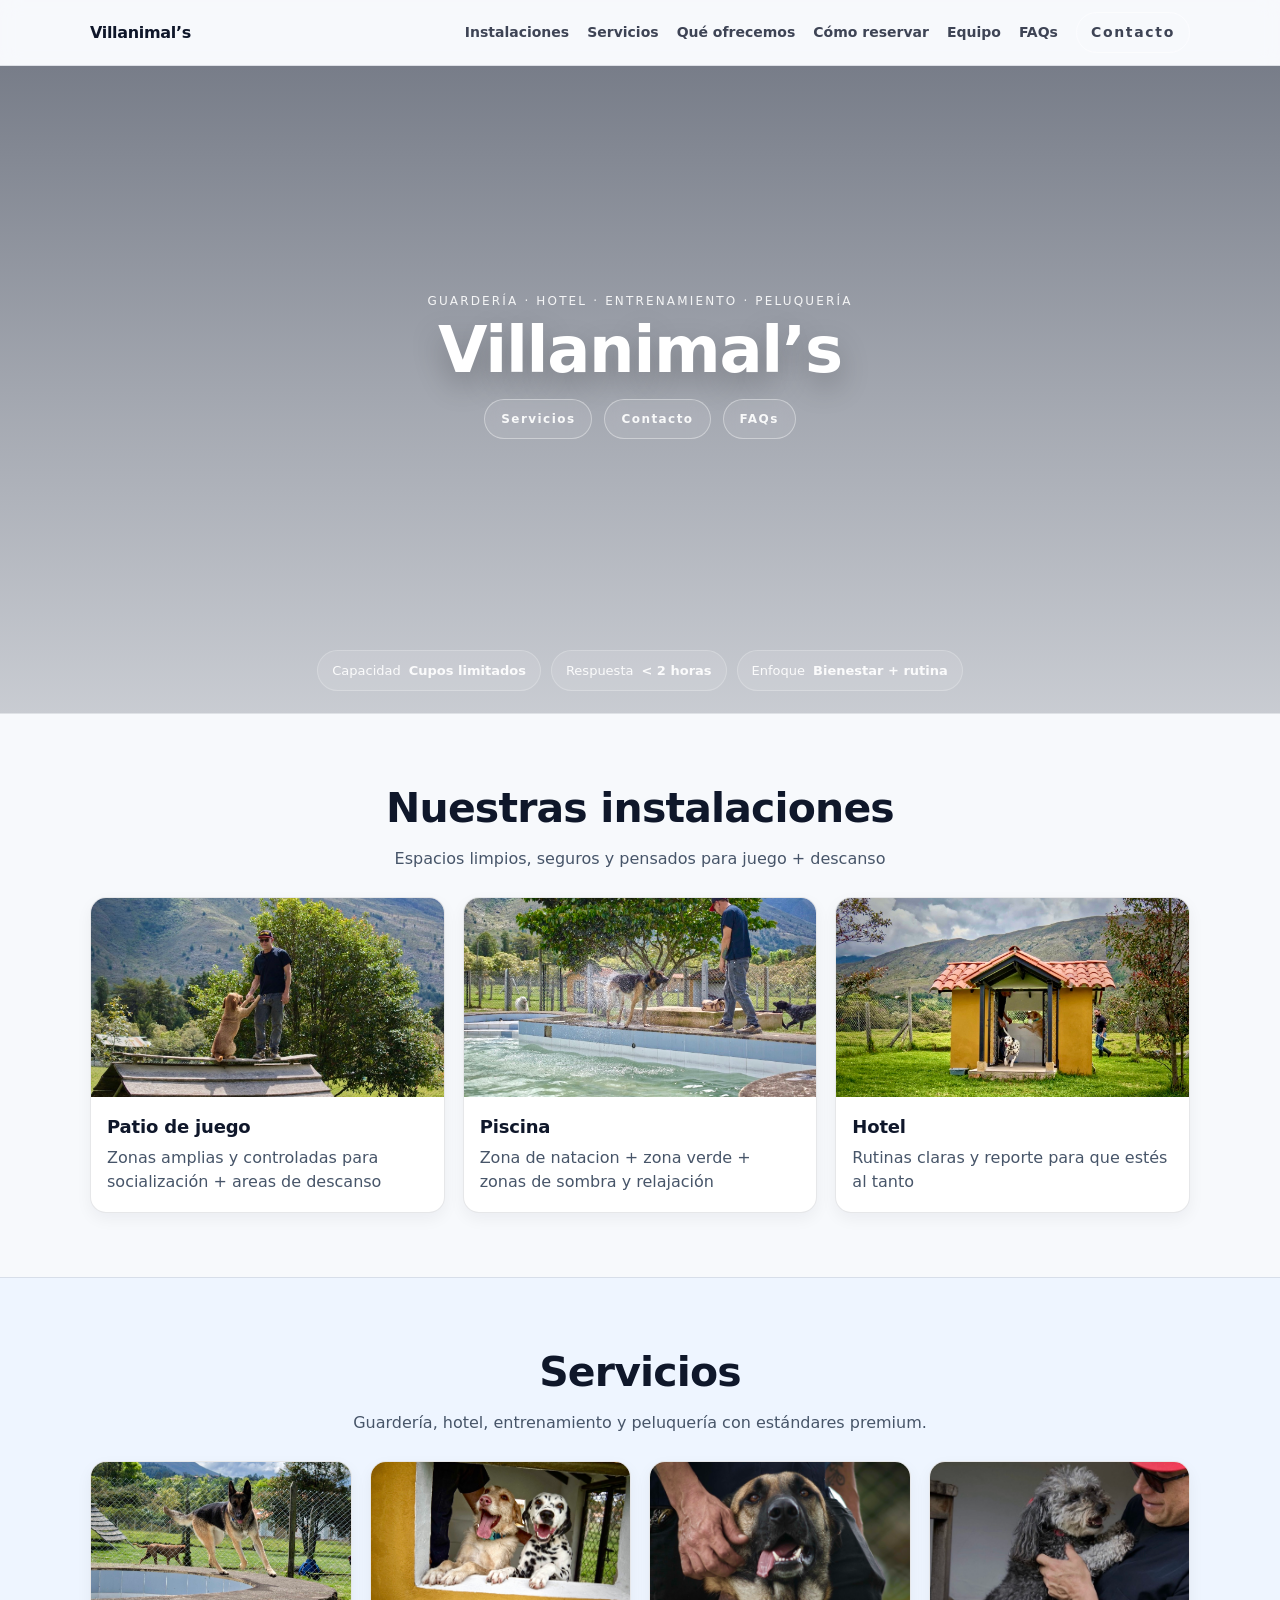
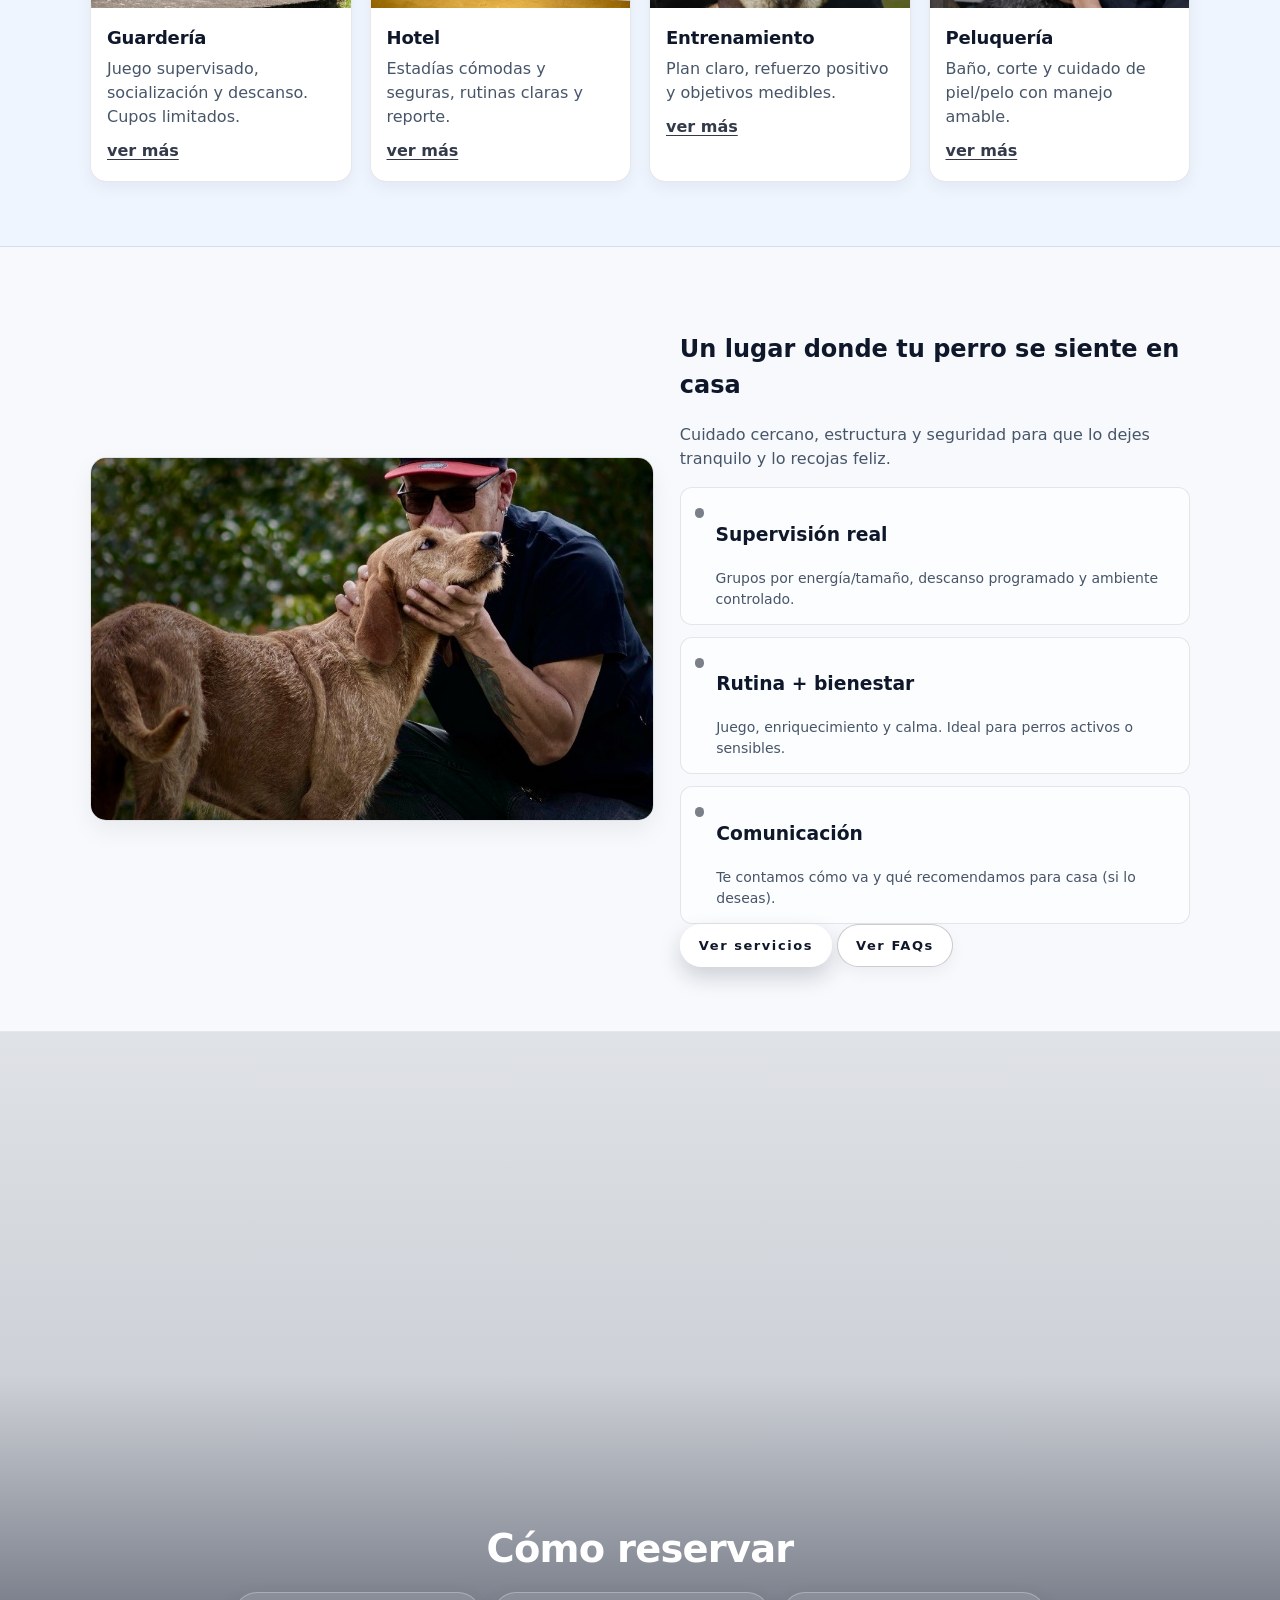
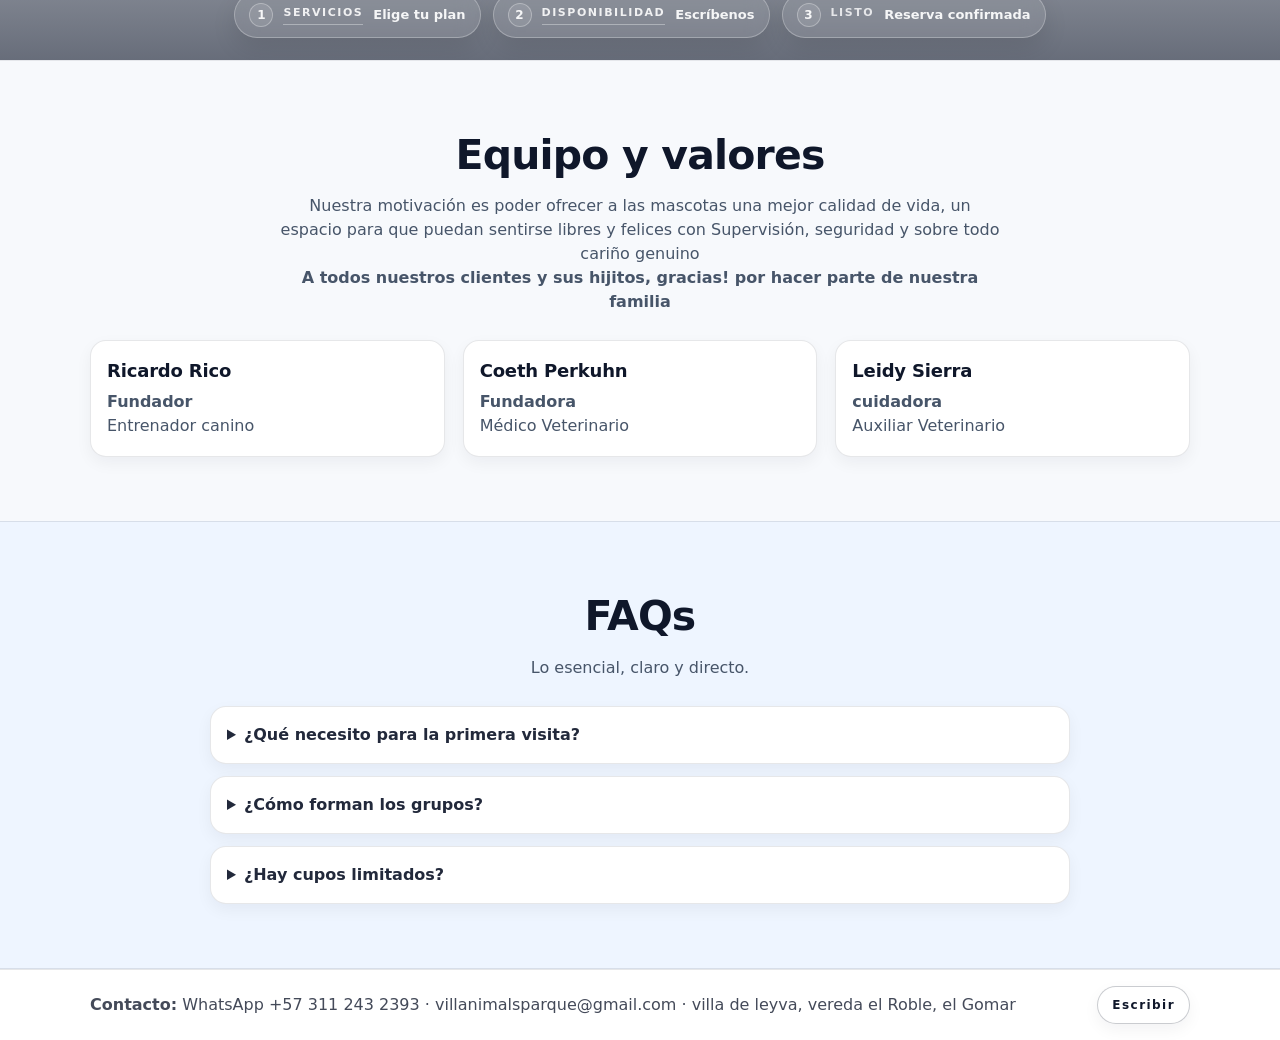
==== index.html @ cbda9965 "Add files via upload" ====
<!doctype html>
<html lang="es">
  <head>
    <meta charset="utf-8">
    <meta name="viewport" content="width=device-width, initial-scale=1">
    <title>Villanimal’s — Servicios</title>

    <!-- Conecta tu CSS -->
    <link rel="stylesheet" href="styles.css">
    <link rel="preconnect" href="https://fonts.googleapis.com">
    <link rel="preconnect" href="https://fonts.gstatic.com" crossorigin>
    <link
      href="https://fonts.googleapis.com/css2?family=Fraunces:opsz,wght@9..144,600;9..144,800&display=swap"
      rel="stylesheet"
    >
  </head>

  <body>
    <!-- NAV (opcional, ancla a secciones) -->
    <nav class="topnav">
      <div class="container nav-inner">
        <a class="brand" href="#intro">Villanimal’s</a>
        <div class="nav-links">
          <a href="#instalaciones">Instalaciones</a>
          <a href="#servicios">Servicios</a>
          <a href="#ofrecemos">Qué ofrecemos</a>
          <a href="#como-reservar">Cómo reservar</a>
          <a href="#equipo">Equipo</a>
          <a href="#faqs">FAQs</a>
          <a class="btn btn--outline btn--sm" href="#contacto">Contacto</a>
        </div>
      </div>
    </nav>

    <!-- S1: INTRO (video fondo, como ya lo tienes) -->
    <header id="intro" class="hero">
      <video class="hero-video" autoplay muted loop playsinline>
        <source src="intro.mp4" type="video/mp4">
        Tu navegador no soporta video HTML5.
      </video>

      <div class="hero-overlay"></div>

      <div class="hero-content">
        <p class="kicker">GUARDERÍA · HOTEL · ENTRENAMIENTO · PELUQUERÍA</p>
        <h1>Villanimal’s</h1>

        <div class="hero-ctas">
          <a class="hero-btn" href="services.html">Servicios</a>
          <a
            class="hero-btn"
            href="https://wa.me/573112432393?text=Hola%20Villanimals%2C%20quiero%20reservar%20un%20servicio."
          >Contacto</a>
          <a class="hero-btn" href="#faqs">FAQs</a>
        </div>
      </div>

      <div class="hero-badges">
        <span class="badge">Capacidad <strong>Cupos limitados</strong></span>
        <span class="badge">Respuesta <strong>&lt; 2 horas</strong></span>
        <span class="badge">Enfoque <strong>Bienestar + rutina</strong></span>
      </div>
    </header>

    <!-- S2: NUESTRAS INSTALACIONES -->
    <section id="instalaciones" class="section">
      <div class="container">
        <header class="section-head">
          <h2>Nuestras instalaciones</h2>
          <p>Espacios limpios, seguros y pensados para juego + descanso</p>
        </header>

        <div class="grid grid-3">
          <article class="card card--media">
            <img src="inst1.jpg" alt="Patio de juego">
            <div class="card-body">
              <h3>Patio de juego</h3>
              <p>Zonas amplias y controladas para socialización + areas de descanso</p>
            </div>
          </article>

          <article class="card card--media">
            <img src="inst2.jpg" alt="Área de descanso">
            <div class="card-body">
              <h3>Piscina</h3>
              <p>Zona de natacion + zona verde + zonas de sombra y relajación</p>
            </div>
          </article>

          <article class="card card--media">
            <img src="inst3.jpg" alt="Hotel">
            <div class="card-body">
              <h3>Hotel</h3>
              <p>Rutinas claras y reporte para que estés al tanto</p>
            </div>
          </article>
        </div>
      </div>
    </section>

    <!-- S3: SERVICIOS -->
    <section id="servicios" class="section section--soft">
      <div class="container">
        <header class="section-head">
          <h2>Servicios</h2>
          <p>Guardería, hotel, entrenamiento y peluquería con estándares premium.</p>
        </header>

        <div class="grid grid-4">
          <article class="card card--service">
            <img src="guardp.jpg" alt="Guardería">
            <div class="card-body">
              <h3>Guardería</h3>
              <p>Juego supervisado, socialización y descanso. Cupos limitados.</p>
              <a class="link" href="services.html">ver más</a>
            </div>
          </article>

          <article class="card card--service">
            <img src="hotelp.jpg" alt="Hotel">
            <div class="card-body">
              <h3>Hotel</h3>
              <p>Estadías cómodas y seguras, rutinas claras y reporte.</p>
              <a class="link" href="services.html">ver más</a>
            </div>
          </article>

          <article class="card card--service">
            <img src="trainp.jpg" alt="Entrenamiento">
            <div class="card-body">
              <h3>Entrenamiento</h3>
              <p>Plan claro, refuerzo positivo y objetivos medibles.</p>
              <a class="link" href="services.html">ver más</a>
            </div>
          </article>

          <article class="card card--service">
            <img src="peluqp.jpg" alt="Peluquería">
            <div class="card-body">
              <h3>Peluquería</h3>
              <p>Baño, corte y cuidado de piel/pelo con manejo amable.</p>
              <a class="link" href="services.html">ver más</a>
            </div>
          </article>
        </div>
      </div>
    </section>

    <!-- S4: QUÉ OFRECEMOS -->
    <section id="ofrecemos" class="section">
      <div class="container split">
        <div class="split-media">
          <img class="media" src="encasa2.jpg" alt="Perros felices">
        </div>

        <div class="split-content">
          <h2>Un lugar donde tu perro se siente en casa</h2>
          <p class="muted">Cuidado cercano, estructura y seguridad para que lo dejes tranquilo y lo recojas feliz.</p>

          <div class="feature-list">
            <div class="feature">
              <span class="dot" aria-hidden="true"></span>
              <div>
                <h3>Supervisión real</h3>
                <p>Grupos por energía/tamaño, descanso programado y ambiente controlado.</p>
              </div>
            </div>

            <div class="feature">
              <span class="dot" aria-hidden="true"></span>
              <div>
                <h3>Rutina + bienestar</h3>
                <p>Juego, enriquecimiento y calma. Ideal para perros activos o sensibles.</p>
              </div>
            </div>

            <div class="feature">
              <span class="dot" aria-hidden="true"></span>
              <div>
                <h3>Comunicación</h3>
                <p>Te contamos cómo va y qué recomendamos para casa (si lo deseas).</p>
              </div>
            </div>
          </div>

          <div class="actions">
            <a class="btn btn--primary" href="#servicios">Ver servicios</a>
            <a class="btn btn--outline" href="#faqs">Ver FAQs</a>
          </div>
        </div>
      </div>
    </section>

    <!-- S4.2: PASO A PASO -->
    <section id="como-reservar" class="reserve-full">
      <video class="reserve-full__video" autoplay muted loop playsinline>
        <source src="dogs.mp4" type="video/mp4">
        Tu navegador no soporta video HTML5.
      </video>

      <div class="reserve-full__shade"></div>

      <div class="reserve-full__content">
        <header class="reserve-full__head">
          <h2>Cómo reservar</h2>
        </header>

        <ol class="reserve-full__steps">
          <li class="step">
            <a class="step__tag" href="#servicios">Servicios</a>
            <div class="step__title">Elige tu plan</div>
          </li>

          <li class="step">
            <a
              class="step__tag"
              href="https://wa.me/573112432393?text=Hola%20Villanimals%2C%20quiero%20confirmar%20disponibilidad."
              target="_blank"
              rel="noopener"
            >Disponibilidad</a>
            <div class="step__title">Escríbenos</div>
          </li>

          <li class="step">
            <span class="step__tag step__tag--static">Listo</span>
            <div class="step__title">Reserva confirmada</div>
          </li>
        </ol>
      </div>
    </section>

    <!-- S5: EQUIPO Y VALORES -->
    <section id="equipo" class="section">
      <div class="container">
        <header class="section-head">
          <h2>Equipo y valores</h2>
          <p>
            Nuestra motivación es poder ofrecer a las mascotas una mejor calidad de vida, un espacio para que puedan sentirse libres y felices con Supervisión, seguridad y sobre todo cariño genuino
            <br>
            <strong>A todos nuestros clientes y sus hijitos, gracias! por hacer parte de nuestra familia</strong>
          </p>
        </header>

        <div class="grid grid-3">
          <article class="card">
            <div class="card-body">
              <h3>Ricardo Rico</h3>
              <p><strong>Fundador</strong> <br> Entrenador canino</p>
            </div>
          </article>

          <article class="card">
            <div class="card-body">
              <h3>Coeth Perkuhn</h3>
              <p><strong>Fundadora</strong> <br> Médico Veterinario</p>
            </div>
          </article>

          <article class="card">
            <div class="card-body">
              <h3>Leidy Sierra</h3>
              <p><strong>cuidadora</strong> <br> Auxiliar Veterinario</p>
            </div>
          </article>
        </div>
      </div>
    </section>

    <!-- S6: FAQS (sin JS usando details/summary) -->
    <section id="faqs" class="section section--soft">
      <div class="container">
        <header class="section-head">
          <h2>FAQs</h2>
          <p>Lo esencial, claro y directo.</p>
        </header>

        <div class="faq">
          <details class="faq-item">
            <summary>¿Qué necesito para la primera visita?</summary>
            <div class="faq-body">
              Carnet de vacunación y desparacitación al día, informacion de energía/tamaño, correa y comida para la estadía y cualquier indicación especial.
            </div>
          </details>

          <details class="faq-item">
            <summary>¿Cómo forman los grupos?</summary>
            <div class="faq-body">Por energía, tamaño y compatibilidad. Priorizamos calma y seguridad.</div>
          </details>

          <details class="faq-item">
            <summary>¿Hay cupos limitados?</summary>
            <div class="faq-body">Sí. Para mantener supervisión real y rutinas controladas.</div>
          </details>
        </div>
      </div>
    </section>

    <!-- S7: CONTACTO -->
    <footer id="contacto" class="contact-line">
      <div class="container contact-inner">
        <p>
          <strong>Contacto:</strong> WhatsApp +57 311 243 2393 · villanimalsparque@gmail.com · villa de leyva, vereda el Roble, el Gomar
        </p>
        <a
          class="btn btn--outline btn--sm"
          href="https://wa.me/573112432393?text=Hola%20Villanimals%2C%20quiero%20reservar%20un%20servicio."
        >Escribir</a>
      </div>
    </footer>
  </body>
</html>
---- styles.css ----
/* =========
   ESTILO “más delicado y serio” (sin cambiarlo todo)
   - menos “fluffy”: menos radio, menos sombra, más borde sutil
   - tipografía más sobria: pesos y tracking moderados
   ========= */

:root{
  --bg: #f7f9fc;
  --soft: #eef5ff;
  --card: #ffffff;
  --text: #0f172a;
  --muted: #475569;
  --border: rgba(15, 23, 42, 0.10);
  --shadow: 0 10px 24px rgba(15, 23, 42, 0.06);
  --shadow-sm: 0 6px 16px rgba(15, 23, 42, 0.05);
  --radius: 16px;        /* antes súper redondo -> ahora más serio */
  --radius-sm: 12px;
  --accent: #0f172a;     /* sobrio */
}

*{ box-sizing: border-box; }
html{ scroll-behavior: smooth; }
body{
  margin: 0;
  font-family: system-ui, -apple-system, Segoe UI, Roboto, Arial, sans-serif;
  color: var(--text);
  background: var(--bg);
  line-height: 1.5;
}

img{ max-width: 100%; display:block; }
.container{
  width: min(1100px, 92%);
  margin: 0 auto;
}

/* NAV */
.topnav{
  position: sticky; top: 0;
  z-index: 50;
  background: rgba(247,249,252,0.75);
  backdrop-filter: blur(10px);
  border-bottom: 1px solid var(--border);
}
.nav-inner{
  display:flex; align-items:center; justify-content:space-between;
  padding: 12px 0;
}
.brand{
  text-decoration:none;
  color: var(--text);
  font-weight: 800;
  letter-spacing: -0.02em;
}
.nav-links{
  display:flex; gap: 18px; align-items:center;
}
.nav-links a{
  text-decoration:none;
  color: rgba(15,23,42,0.80);
  font-weight: 600;
  font-size: 14px;
}
.nav-links a:hover{ color: var(--text); }

/* HERO (video) */
/* HERO (video) */
.hero{
  position: relative;
  min-height: 72vh;
  display: flex;
  justify-content: center;   /* <- asegura centrado horizontal */
  align-items: center;       /* <- centrado vertical */
  overflow: hidden;
  border-bottom: 1px solid var(--border);
}

.hero-video{
  position: absolute;
  inset: 0;
  width: 100%;
  height: 100%;
  object-fit: cover;
}

.hero-overlay{
  position: absolute;
  inset: 0;
  background: linear-gradient(
    180deg,
    rgba(15,23,42,0.55) 0%,
    rgba(15,23,42,0.35) 55%,
    rgba(15,23,42,0.20) 100%
  );
}

/* Contenido centrado SIEMPRE */
.hero-content{
  position: relative;
  z-index: 2;
  width: min(1100px, 92%);  /* <- container aquí para que no dependa de .container */
  margin: 0 auto;
  padding: 72px 0 120px;    /* <- espacio abajo para badges */
  color: #fff;
  text-align: center;
}

.kicker{
  margin: 0 0 10px;
  font-size: 12px;
  letter-spacing: 0.18em;
  opacity: 0.9;
}

.hero h1{
  margin: 0;
  font-size: clamp(42px, 5vw, 68px);
  letter-spacing: -0.02em;
  line-height: 0.95;
  text-shadow: 0 12px 30px rgba(0,0,0,0.25);
}

/* Botones transparentes elegantes bajo el título */
.hero-ctas{
  margin-top: 18px;
  display: flex;
  gap: 12px;
  justify-content: center;
  flex-wrap: wrap;
}

.hero-btn{
  display: inline-flex;
  align-items: center;
  justify-content: center;

  padding: 10px 16px;
  border-radius: 999px;

  background: rgba(255,255,255,0.08);
  border: 1px solid rgba(255,255,255,0.38);
  color: rgba(255,255,255,0.92);

  text-decoration: none;
  font-weight: 700;
  letter-spacing: 0.12em;
  font-size: 12px;

  backdrop-filter: blur(10px);
  transition: transform 160ms ease, background 160ms ease, border-color 160ms ease;
}

.hero-btn:hover{
  transform: translateY(-1px);
  background: rgba(255,255,255,0.13);
  border-color: rgba(255,255,255,0.55);
}

.hero-btn:active{
  transform: translateY(0);
}

/* Badges pegados al borde inferior del video */
.hero-badges{
  position: absolute;
  left: 50%;
  bottom: 22px;
  transform: translateX(-50%);
  width: min(1100px, 92%);
  display: flex;
  gap: 10px;
  justify-content: center;
  flex-wrap: wrap;
  z-index: 3;
}


/* (opcional) si en móvil se amontona mucho, baja un poco el padding */
@media (max-width: 520px){
  .hero-content{ padding: 56px 0 132px; }
  .hero-badges{ bottom: 16px; }
}

/* SECCIONES */
.section{ padding: 64px 0; }
.section--soft{
  background: var(--soft);
  border-top: 1px solid var(--border);
  border-bottom: 1px solid var(--border);
}
.section-head{
  text-align:center;
  margin-bottom: 26px;
}
.section-head h2{
  margin: 0 0 8px;
  font-size: clamp(28px, 3.2vw, 42px);
  letter-spacing: -0.02em;
}
.section-head p{
  margin: 0 auto;
  max-width: 720px;
  color: var(--muted);
}

/* GRID */
.grid{ display:grid; gap: 18px; }
.grid-3{ grid-template-columns: repeat(3, minmax(0,1fr)); }
.grid-4{ grid-template-columns: repeat(4, minmax(0,1fr)); }
@media (max-width: 980px){
  .grid-4{ grid-template-columns: repeat(2, minmax(0,1fr)); }
}
@media (max-width: 820px){
  .grid-3{ grid-template-columns: 1fr; }
}

/* CARDS (menos “fluffy”) */
.card{
  background: var(--card);
  border: 1px solid var(--border);
  border-radius: var(--radius);
  box-shadow: var(--shadow-sm);
  overflow:hidden;
}
.card-body{ padding: 16px 16px 18px; }
.card h3{
  margin: 0 0 6px;
  font-size: 18px;
  letter-spacing: -0.01em;
}
.card p{ margin: 0; color: var(--muted); }

.card--media img,
.card--service img{
  width:100%;
  aspect-ratio: 16/9;
  object-fit: cover;
}

/* Links sutiles */
.link{
  display:inline-block;
  margin-top: 10px;
  color: rgba(15,23,42,0.85);
  font-weight: 700;
  text-decoration: underline;
  text-underline-offset: 3px;
}
.link:hover{ color: var(--text); }

/* Split layout (S4) */
.split{
  display:grid;
  grid-template-columns: 1.05fr 0.95fr;
  gap: 26px;
  align-items:center;
}
.split .media{
  border-radius: var(--radius);
  border: 1px solid var(--border);
  box-shadow: var(--shadow);
}
@media (max-width: 900px){
  .split{ grid-template-columns: 1fr; }
}

.muted{ color: var(--muted); }

/* Features (chips/lista) */
.feature-list{ margin-top: 14px; display:grid; gap: 12px; }
.feature{
  display:flex; gap: 12px;
  padding: 14px 14px;
  border: 1px solid var(--border);
  border-radius: var(--radius-sm);
  background: rgba(255,255,255,0.65);
}
.feature h4{ margin: 0 0 4px; font-size: 15px; }
.feature p{ margin: 0; color: var(--muted); font-size: 14px; }
.dot{
  width: 10px; height: 10px;
  border-radius: 999px;
  background: rgba(15,23,42,0.55);
  margin-top: 6px;
}

/* Steps */
.card--step{
  padding: 16px;
}
.step-top{
  display:flex; align-items:center; justify-content:space-between;
  margin-bottom: 8px;
}
.step-n{
  font-weight: 800;
  color: rgba(15,23,42,0.25);
  font-size: 28px;
  letter-spacing: -0.02em;
}
.pill{
  width: 34px; height: 34px;
  border-radius: 999px;
  display:inline-flex; align-items:center; justify-content:center;
  border: 1px solid var(--border);
  background: rgba(255,255,255,0.8);
  color: rgba(15,23,42,0.65);
}

/* Badges arriba (más sobrios) */
.badge{
  display:inline-flex;
  gap: 8px;
  align-items:center;
  padding: 10px 14px;
  border-radius: 999px;
  border: 1px solid rgba(255,255,255,0.22);
  background: rgba(255,255,255,0.10);
  color: rgba(255,255,255,0.92);
  font-size: 13px;
}

/* Botones (serios: outline limpio + primary sobrio) */
.btn{
  display:inline-flex;
  align-items:center;
  justify-content:center;
  gap: 10px;
  padding: 11px 18px;
  border-radius: 999px;
  font-weight: 800;
  letter-spacing: 0.12em;
  font-size: 13px;
  text-decoration:none;
  border: 1px solid transparent;
  transition: transform 160ms ease, box-shadow 160ms ease, background 160ms ease, border-color 160ms ease;
}
.btn--sm{ padding: 9px 14px; font-size: 12px; }
.btn--primary{
  background: rgba(255,255,255,0.92);
  color: var(--accent);
  border-color: rgba(255,255,255,0.35);
  box-shadow: 0 10px 22px rgba(15,23,42,0.18);
}
.btn--outline{
  background: rgba(255,255,255,0.00);
  color: #fff;
  border-color: rgba(255,255,255,0.55);
}
.section .btn--outline{ /* outline en secciones claras */
  color: var(--text);
  border-color: rgba(15,23,42,0.22);
  background: #fff;
  box-shadow: var(--shadow-sm);
}
.btn:hover{
  transform: translateY(-1px);
  box-shadow: 0 14px 28px rgba(15,23,42,0.14);
}
.btn:active{ transform: translateY(0); }

/* FAQ */
.faq{ max-width: 860px; margin: 0 auto; display:grid; gap: 12px; }
.faq-item{
  background: #fff;
  border: 1px solid var(--border);
  border-radius: var(--radius);
  box-shadow: var(--shadow-sm);
  padding: 2px 0;
}
.faq-item summary{
  cursor:pointer;
  padding: 14px 16px;
  font-weight: 800;
  color: rgba(15,23,42,0.92);
}
.faq-body{
  padding: 0 16px 14px;
  color: var(--muted);
}

/* Contact line */
.contact-line{
  border-top: 1px solid var(--border);
  background: #fff;
}
.contact-inner{
  padding: 16px 0;
  display:flex;
  align-items:center;
  justify-content:space-between;
  gap: 12px;
  flex-wrap:wrap;
}
.contact-inner p{
  margin: 0;
  color: rgba(15,23,42,0.78);
}
.bg-section{ position: relative; overflow:hidden; color:#fff; }

.bg-img{
  position:absolute;
  inset:0;
  width:100%;
  height:100%;
  object-fit: cover;
  transform: scale(1.02);
}

.bg-overlay{
  position:absolute;
  inset:0;
  background: rgba(15,23,42,0.55);
}

.bg-section > .container{
  position: relative;
  z-index: 1;
}
/* ===== Cómo reservar (lista elegante + foto, sin agrandar la sección) ===== */
/* ===== Sección completa con video de fondo ===== */
.reserve-full{
  position: relative;
  min-height: 520px;                 /* ajusta si quieres */
  height: 70vh;                      /* ocupa toda la sección */
  overflow: hidden;
  border-top: 1px solid rgba(15,23,42,0.08);
  border-bottom: 1px solid rgba(15,23,42,0.08);
}

/* video full */
.reserve-full__video{
  position: absolute;
  inset: 0;
  width: 100%;
  height: 100%;
  object-fit: cover;
  object-position: center 35%;
}

/* sombra para legibilidad */
.reserve-full__shade{
  position: absolute;
  inset: 0;
  background: linear-gradient(
    180deg,
    rgba(15,23,42,0.10) 0%,
    rgba(15,23,42,0.18) 55%,
    rgba(15,23,42,0.62) 100%
  );
}

/* contenido encima del video */
.reserve-full__content{
  position: relative;
  z-index: 2;
  height: 100%;
  width: min(1100px, 92%);
  margin: 0 auto;

  display: flex;
  flex-direction: column;
  justify-content: flex-end;          /* todo abajo */
  padding: 34px 0 22px;               /* espacio abajo para pasos */
  color: #fff;
}

/* título arriba de los pasos, pero aún en la parte inferior */
.reserve-full__head{
  text-align: center;
  margin-bottom: 14px;
}

.reserve-full__head h2{
  margin: 0;
  font-size: clamp(26px, 3vw, 40px);
  letter-spacing: -0.02em;
}

.reserve-full__head p{
  margin: 6px 0 0;
  opacity: 0.9;
}

/* 3 pasos abajo sobre el video */
.reserve-full__steps{
  list-style: none;
  margin: 0;
  padding: 0;

  display: flex;                 /* en vez de grid */
  gap: 12px;
  justify-content: center;
  flex-wrap: wrap;

  counter-reset: rstep;          /* para numeración automática */
}

/* card glass delicada */
.step{
  counter-increment: rstep;
  display: inline-flex;
  align-items: center;
  gap: 10px;

  padding: 10px 14px;
  border-radius: 999px;

  background: rgba(255,255,255,0.10);
  border: 1px solid rgba(255,255,255,0.28);
  backdrop-filter: blur(10px);

  box-shadow: 0 10px 24px rgba(0,0,0,0.10);
}

.step::before{
  content: counter(rstep);
  width: 22px;
  height: 22px;
  border-radius: 999px;

  display: inline-flex;
  align-items: center;
  justify-content: center;

  font-weight: 800;
  font-size: 12px;
  color: rgba(255,255,255,0.92);

  border: 1px solid rgba(255,255,255,0.30);
  background: rgba(255,255,255,0.10);
}

/* el tag ya NO como “pill dentro de pill”; que sea texto limpio */
.step__tag{
  padding: 0;
  border: 0;
  background: transparent;

  text-decoration: none;
  font-size: 11px;
  font-weight: 800;
  letter-spacing: 0.14em;
  text-transform: uppercase;
  color: rgba(255,255,255,0.88);

  border-bottom: 1px solid rgba(255,255,255,0.35);
  padding-bottom: 2px;
}

.step__tag:hover{
  border-bottom-color: rgba(255,255,255,0.65);
}

.step__tag--static{
  border-bottom-color: transparent;
  pointer-events: none;
  opacity: 0.9;
}

.step__title{
  margin: 0;
  font-weight: 700;
  font-size: 13px;
  color: rgba(255,255,255,0.92);
  white-space: nowrap; /* se ve “limpio” */
}

/* responsive: que no se rompa */
@media (max-width: 860px){
  .step__title{ white-space: normal; }
}


















/* Variante del hero usando imagen como fondo */
.hero--photo{
  background-image: var(--hero-img);
  background-size: cover;
  background-repeat: no-repeat;
  background-position: center 35%;
}

/* En services no hay video, pero mantenemos compatibilidad */
.hero--photo .hero-video{ display:none; }

/* Ajuste de altura del hero foto */
.hero--photo{
  min-height: 52vh;
}

/* Botones pequeños en el hero (sin “bola gorda”) */
.hero-actions{
  margin-top: 16px;
  display: flex;
  gap: 10px;
  justify-content: center;
  flex-wrap: wrap;
}

/* Grid 3 (por si tu styles.css no lo trae) */
.grid-3{
  grid-template-columns: repeat(3, minmax(0,1fr));
}
@media (max-width: 980px){
  .grid-3{ grid-template-columns: 1fr; }
}

/* Kicker pequeño dentro de cards */
.kicker-sm{
  margin: 0 0 6px;
  font-weight: 800;
  letter-spacing: 0.14em;
  text-transform: uppercase;
  font-size: 12px;
  color: rgba(15,23,42,0.75);
}

/* Botón reservar centrado */
.svc-actions{
  margin-top: 16px;
  display: flex;
  justify-content: center;
}






/* ==========================================
   RESPONSIVE (APLICA A INDEX + SERVICES)
   Pegar AL FINAL del styles.css
   ========================================== */

body { overflow-x: hidden; }
video { max-width: 100%; display: block; }

/* 1) Tablet / pantallas medianas */
@media (max-width: 720px){

  /* Secciones un poco más compactas */
  .section{ padding: 44px 0; }

  /* NAV: que no reviente con muchos links */
  .nav-inner{
    flex-wrap: wrap;
    gap: 10px;
    align-items: flex-start;
  }
  .nav-links{
    width: 100%;
    justify-content: center;
    flex-wrap: wrap;
    gap: 10px;
  }
  .nav-links a{
    padding: 8px 10px;   /* área táctil */
  }

  /* HERO */
  .hero{ min-height: 64vh; }
  .hero-content{ padding: 56px 0 124px; }

  /* Badges más compactos */
  .badge{
    padding: 9px 12px;
    font-size: 12px;
  }
}

/* 2) Celular */
@media (max-width: 600px){

  /* Margen lateral más consistente en celular */
  .container{ width: calc(100% - 1.25rem); }

  /* IMPORTANTÍSIMO: grid de 4 cards a 1 columna en celular */
  .grid-4{ grid-template-columns: 1fr; }

  /* Tipografía del hero más proporcional */
  .hero h1{
    font-size: clamp(34px, 10vw, 52px);
  }

  /* Botones: estilo “pro” en móvil (full width) */
  .hero-btn,
  .btn{
    width: 100%;
    justify-content: center;
  }
  .hero-btn{ max-width: 420px; } /* evita que se vea gigante en pantallas grandes */

  /* Sección “Cómo reservar” (video de fondo) */
  .reserve-full{
    min-height: 420px;
    height: 62vh;
  }
  .reserve-full__content{
    padding: 22px 0 16px;
  }
  .step__title{
    font-size: 12.5px;
  }
}

/* 3) FIX: botón outline en el footer blanco (si no, queda “invisible”) */
.contact-line .btn--outline{
  color: var(--text);
  border-color: rgba(15,23,42,0.22);
  background: #fff;
  box-shadow: var(--shadow-sm);
}
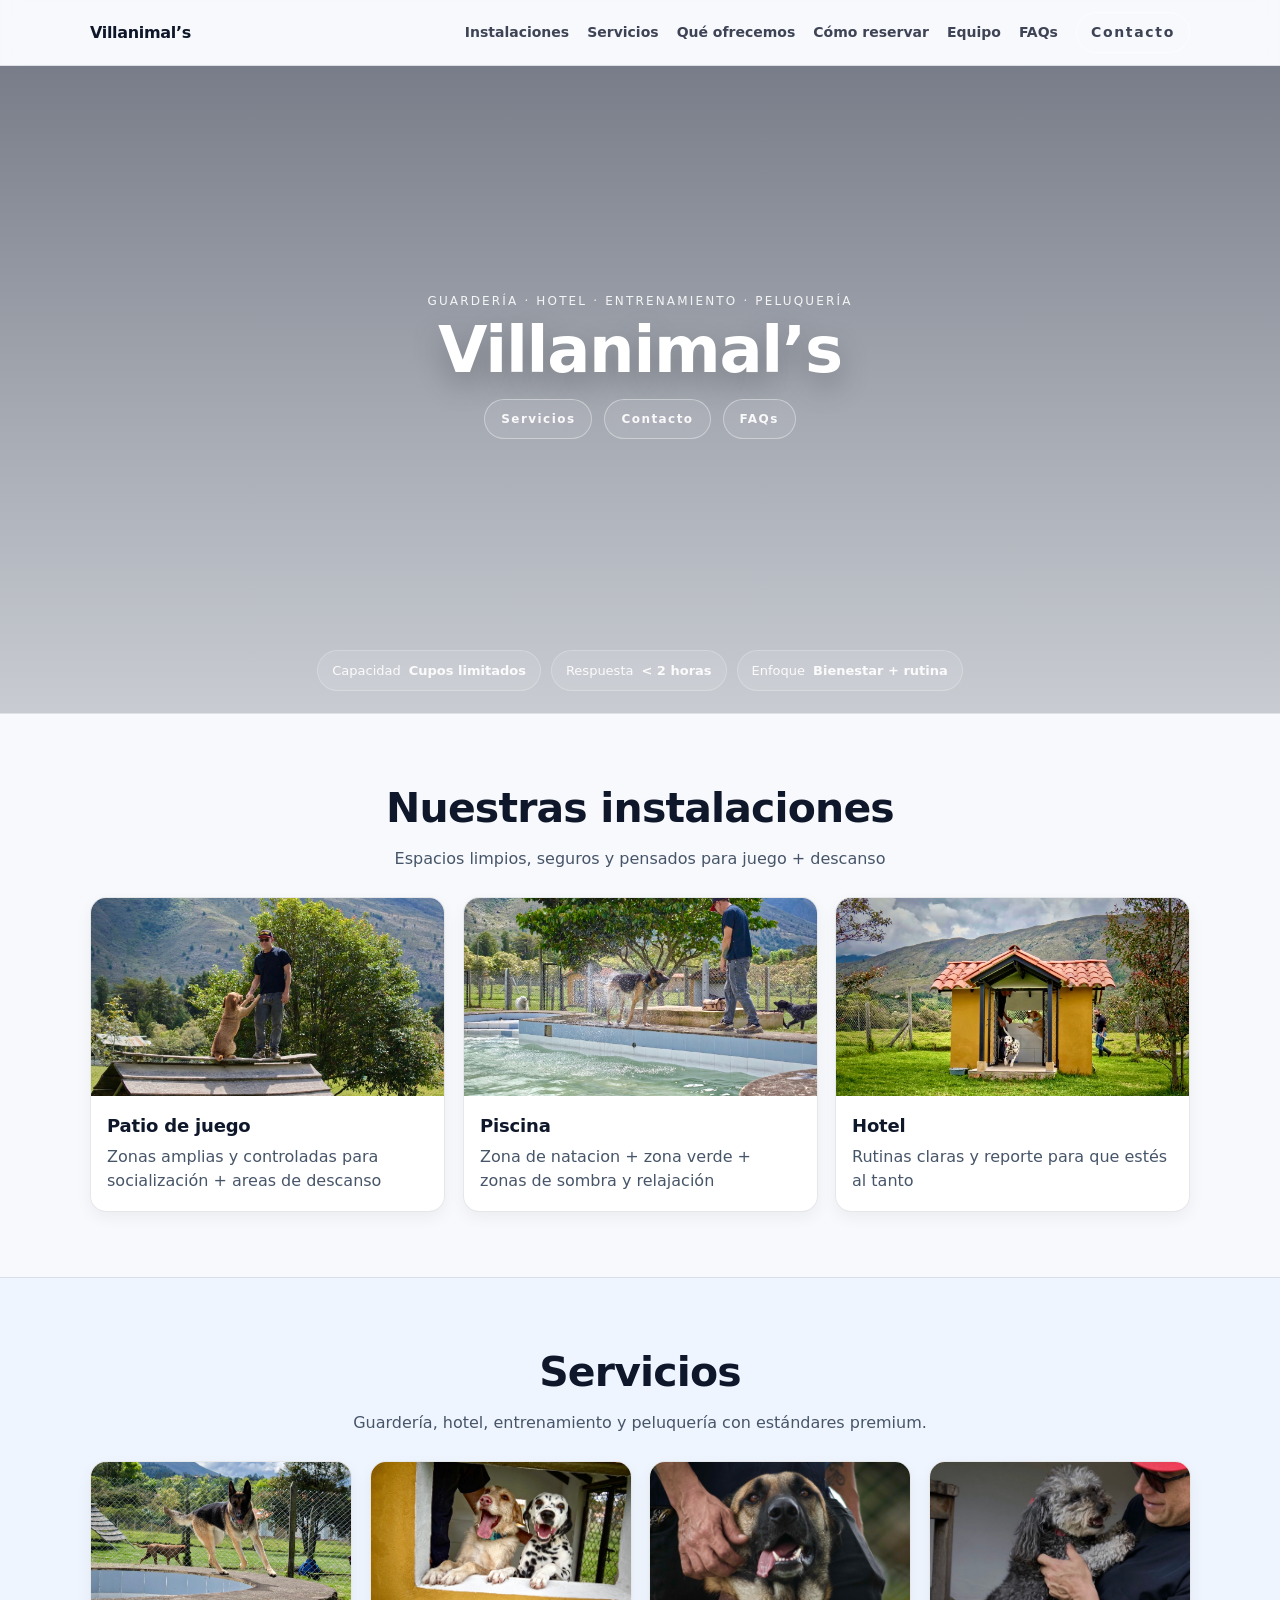
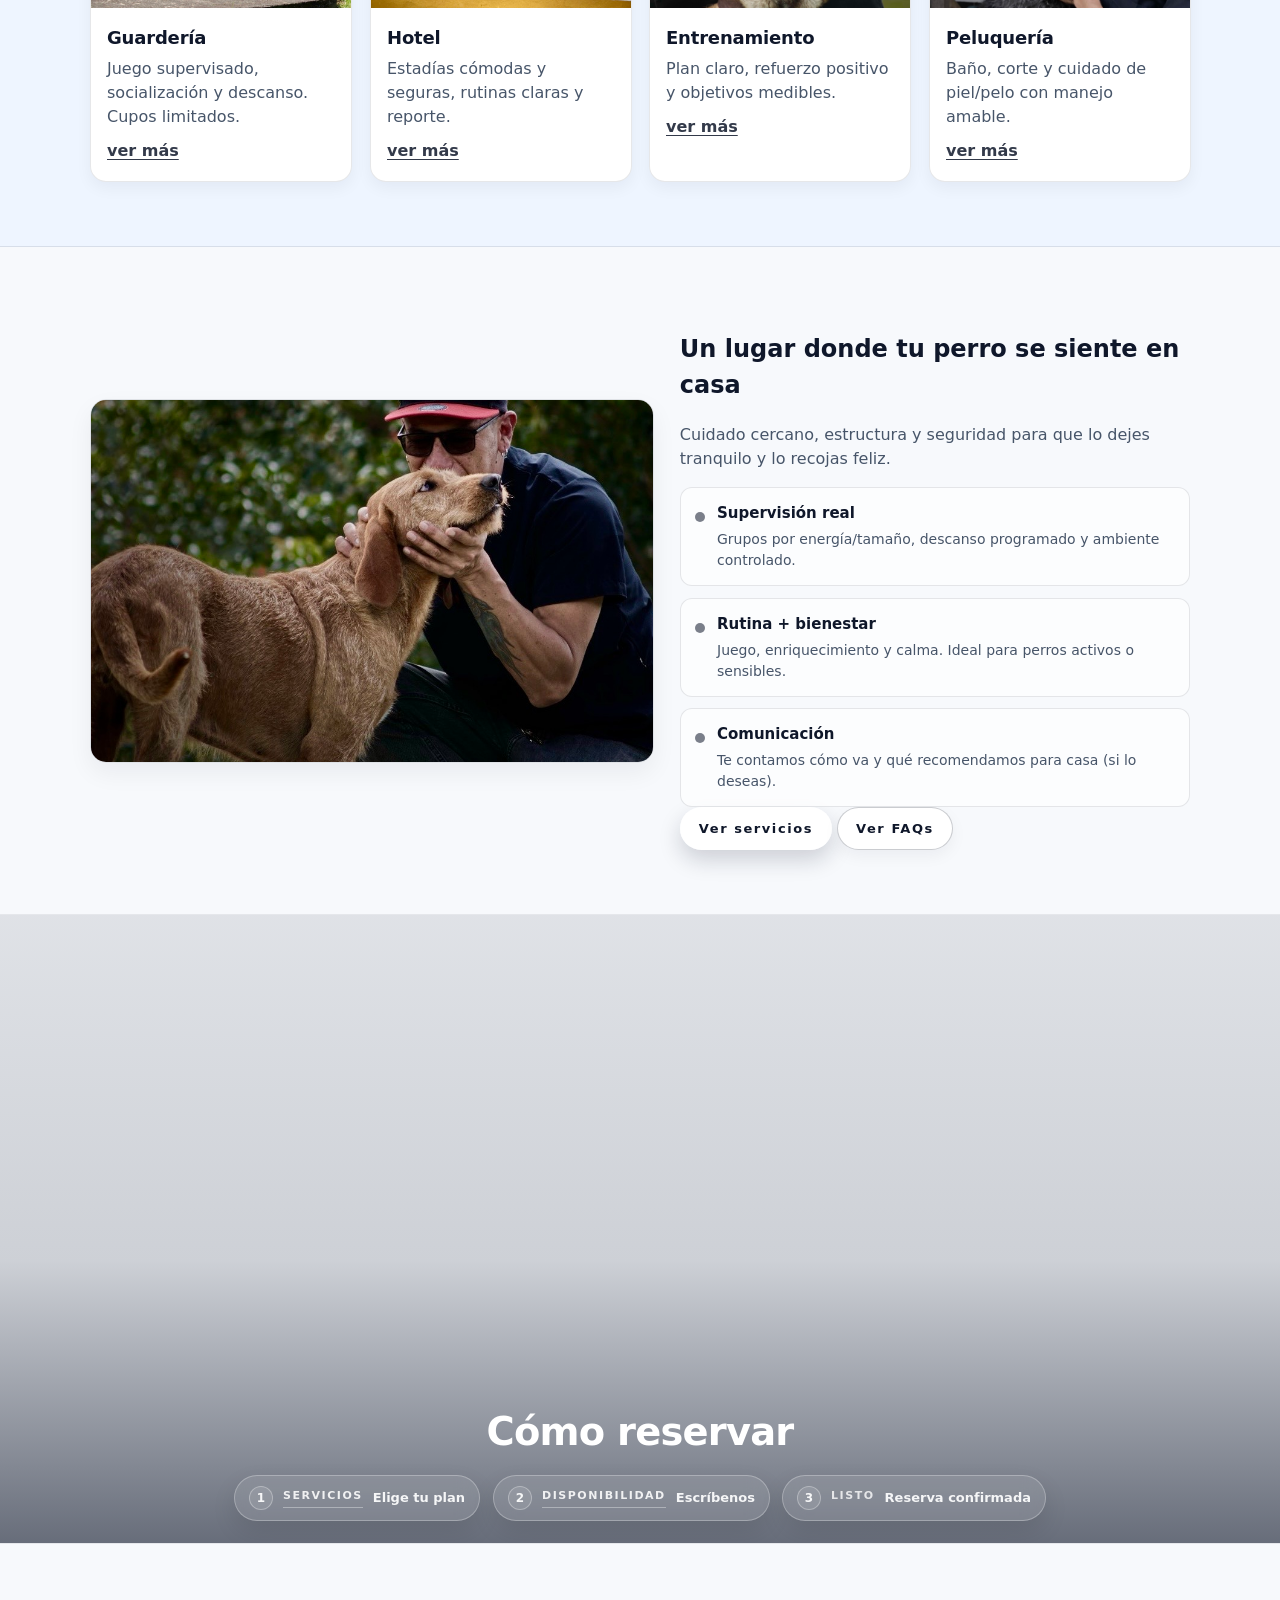
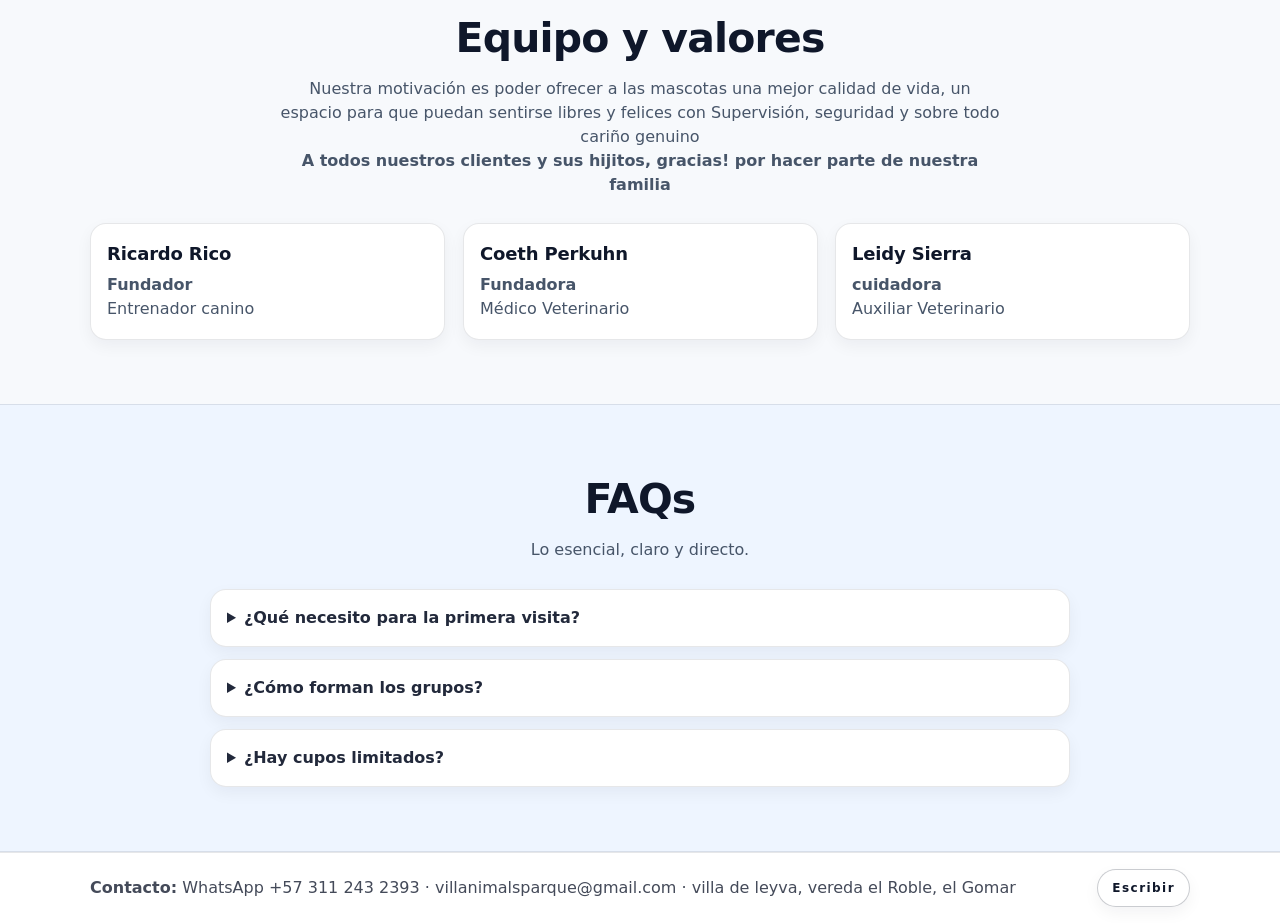
==== commit dc086f25: "Update index.html" ====
--- a/index.html
+++ b/index.html
@@ -7,6 +7,7 @@
 
     <!-- Conecta tu CSS -->
     <link rel="stylesheet" href="styles.css">
+    <script src="reveal.js" defer></script>
     <link rel="preconnect" href="https://fonts.googleapis.com">
     <link rel="preconnect" href="https://fonts.gstatic.com" crossorigin>
     <link
--- a/styles.css
+++ b/styles.css
@@ -726,3 +726,199 @@
   background: #fff;
   box-shadow: var(--shadow-sm);
 }
+/* ==========================================
+   MOBILE FIX (NAV + GRIDS + HERO)
+   Pegar al FINAL de styles.css
+   ========================================== */
+
+/* 1) NAV: compacto en móvil + links en 1 sola fila con scroll */
+@media (max-width: 720px){
+  .nav-inner{
+    flex-direction: column;            /* marca arriba, links abajo */
+    align-items: flex-start;
+    gap: 8px;
+    padding: 10px 0;
+  }
+
+  .nav-links{
+    width: 100%;
+    justify-content: flex-start;
+    flex-wrap: nowrap !important;      /* evita que se parta en 2-3 filas */
+    overflow-x: auto;                  /* scroll horizontal */
+    overflow-y: hidden;
+    -webkit-overflow-scrolling: touch;
+    gap: 12px;
+    padding-bottom: 4px;
+    scrollbar-width: none;             /* Firefox */
+  }
+  .nav-links::-webkit-scrollbar{ display: none; } /* iOS/Safari/Chrome */
+
+  .nav-links a{
+    white-space: nowrap;               /* cada link en una sola línea */
+    font-size: 13px;
+  }
+
+  /* Botón contacto NO full-width y con menos tracking */
+  .nav-links .btn{
+    width: auto !important;
+    padding: 8px 12px;
+    letter-spacing: 0.06em;
+    white-space: nowrap;
+  }
+}
+
+/* 2) GRIDS: en celular, 4 columnas -> 1 columna */
+@media (max-width: 600px){
+  .grid-4{ grid-template-columns: 1fr !important; }
+
+  /* HERO botones: que se vean “pro” y centrados */
+  .hero-ctas{
+    gap: 10px;
+  }
+  .hero-btn{
+    width: min(420px, 100%);  /* full pero con límite */
+    letter-spacing: 0.10em;   /* un poco menos para que no se vea raro */
+  }
+
+  /* Un poco menos de aire arriba/abajo */
+  .hero-content{ padding: 56px 0 110px; }
+}
+/* =========================================================
+   MOBILE POLISH (INDEX + SERVICES)
+   Pegar AL FINAL de styles.css
+   ========================================================= */
+
+/* ---------- 1) FIX: “puntos corridos” en Qué ofrecemos ---------- */
+/* El problema era: en tu HTML usas h3 dentro de .feature,
+   pero tu CSS solo reseteaba márgenes de h4 -> h3 quedaba con margen default */
+.feature{
+  align-items: flex-start;
+}
+.feature h3,
+.feature h4{
+  margin: 0 0 4px;
+  font-size: 15px;
+}
+.feature p{
+  margin: 0;
+}
+.dot{
+  flex: 0 0 10px;
+  margin-top: 10px; /* queda alineado con el título */
+}
+
+/* ---------- 2) Botones “no amontonados” en móvil ---------- */
+@media (max-width: 600px){
+  .actions{
+    display: grid;
+    gap: 12px;
+    justify-items: center;
+  }
+  .actions .btn{
+    width: min(420px, 100%);
+  }
+
+  /* Hero buttons también más “clean” */
+  .hero-ctas{
+    gap: 12px;
+  }
+  .hero-btn{
+    width: min(420px, 100%);
+    letter-spacing: 0.10em; /* menos separado = más fino en móvil */
+    background: rgba(255,255,255,0.12);
+    border-color: rgba(255,255,255,0.34);
+    box-shadow: 0 10px 24px rgba(0,0,0,0.12);
+  }
+}
+
+/* ---------- 3) “Cajitas smooth” (glass) en móvil ---------- */
+@media (max-width: 600px){
+  .feature{
+    background: rgba(255,255,255,0.78);
+    border-color: rgba(15,23,42,0.10);
+    box-shadow: 0 10px 24px rgba(15,23,42,0.08);
+    backdrop-filter: blur(12px);
+  }
+
+  .card{
+    box-shadow: 0 10px 24px rgba(15,23,42,0.08);
+  }
+}
+
+/* ---------- 4) SERVICES HERO: título abajo (no en la cara del perro) ---------- */
+/* Esto SOLO afecta el hero de services porque usa .hero--photo */
+@media (max-width: 600px){
+  .hero--photo{
+    align-items: flex-end !important;      /* baja el bloque de texto */
+    background-position: center 25%;       /* sube un poco el foco de la foto */
+    min-height: 56vh;                      /* un pelín más alto se ve premium */
+  }
+
+  /* overlay más fuerte abajo (para leer texto) */
+  .hero--photo .hero-overlay{
+    background: linear-gradient(
+      180deg,
+      rgba(0,0,0,0.10) 0%,
+      rgba(0,0,0,0.35) 55%,
+      rgba(0,0,0,0.72) 100%
+    );
+  }
+
+  .hero--photo .hero-content{
+    padding: 18px 0 18px !important;       /* pega el contenido al fondo */
+  }
+
+  .hero--photo .kicker{
+    font-size: 10px;
+    letter-spacing: 0.14em;
+    opacity: 0.85;
+    margin-bottom: 8px;
+  }
+
+  .hero--photo h1{
+    margin-bottom: 10px;
+  }
+
+  /* botones en columna, con aire */
+  .hero--photo .hero-actions{
+    width: min(420px, 100%);
+    margin-inline: auto;
+    display: grid;
+    gap: 12px;
+  }
+  .hero--photo .hero-actions .btn{
+    width: 100%;
+  }
+}
+
+/* ===========================
+   SCROLL REVEAL (fade + slide)
+   =========================== */
+.reveal{
+  opacity: 0;
+  transform: translateY(16px) scale(0.99);
+  filter: blur(2px);
+  transition:
+    opacity 650ms cubic-bezier(.2,.8,.2,1),
+    transform 650ms cubic-bezier(.2,.8,.2,1),
+    filter 650ms cubic-bezier(.2,.8,.2,1);
+  transition-delay: var(--d, 0ms);
+  will-change: opacity, transform, filter;
+}
+
+.reveal.is-visible{
+  opacity: 1;
+  transform: translateY(0) scale(1);
+  filter: blur(0);
+}
+
+/* Accesibilidad */
+@media (prefers-reduced-motion: reduce){
+  .reveal{
+    opacity: 1 !important;
+    transform: none !important;
+    filter: none !important;
+    transition: none !important;
+  }
+}
+
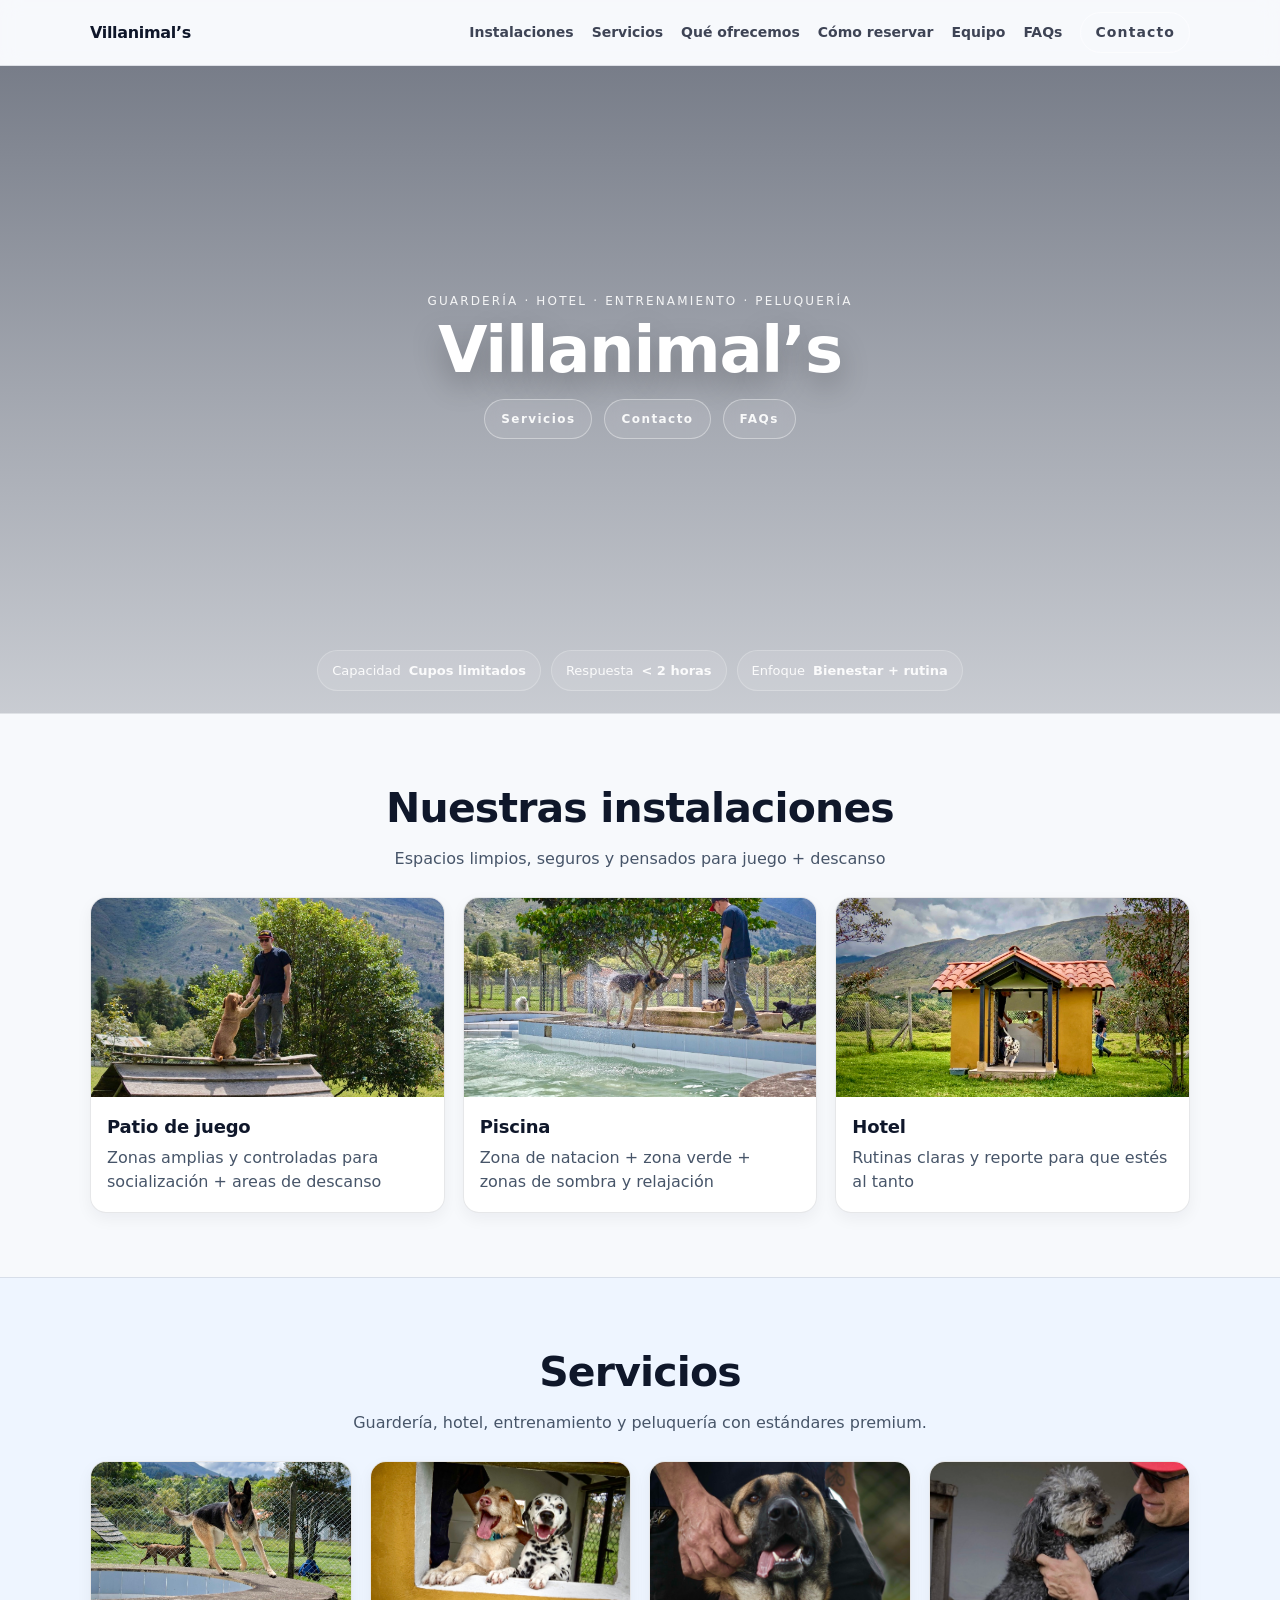
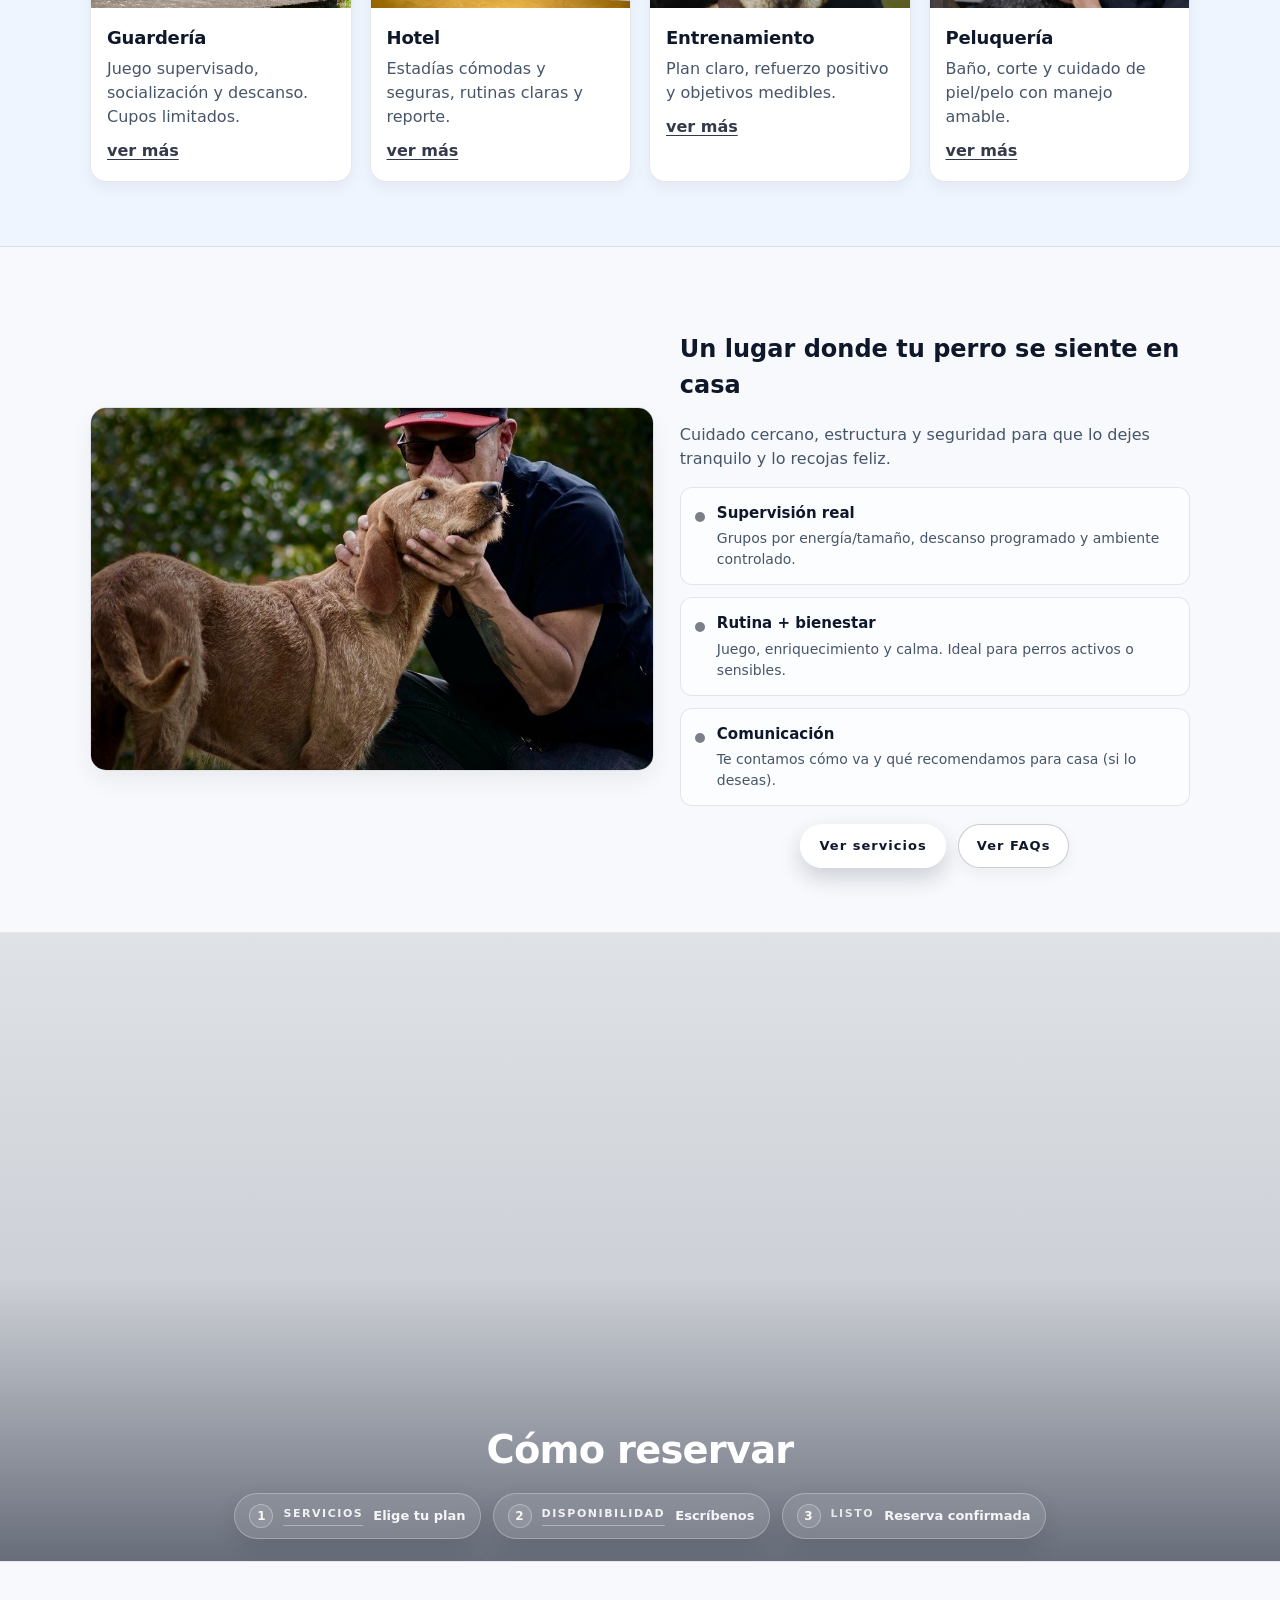
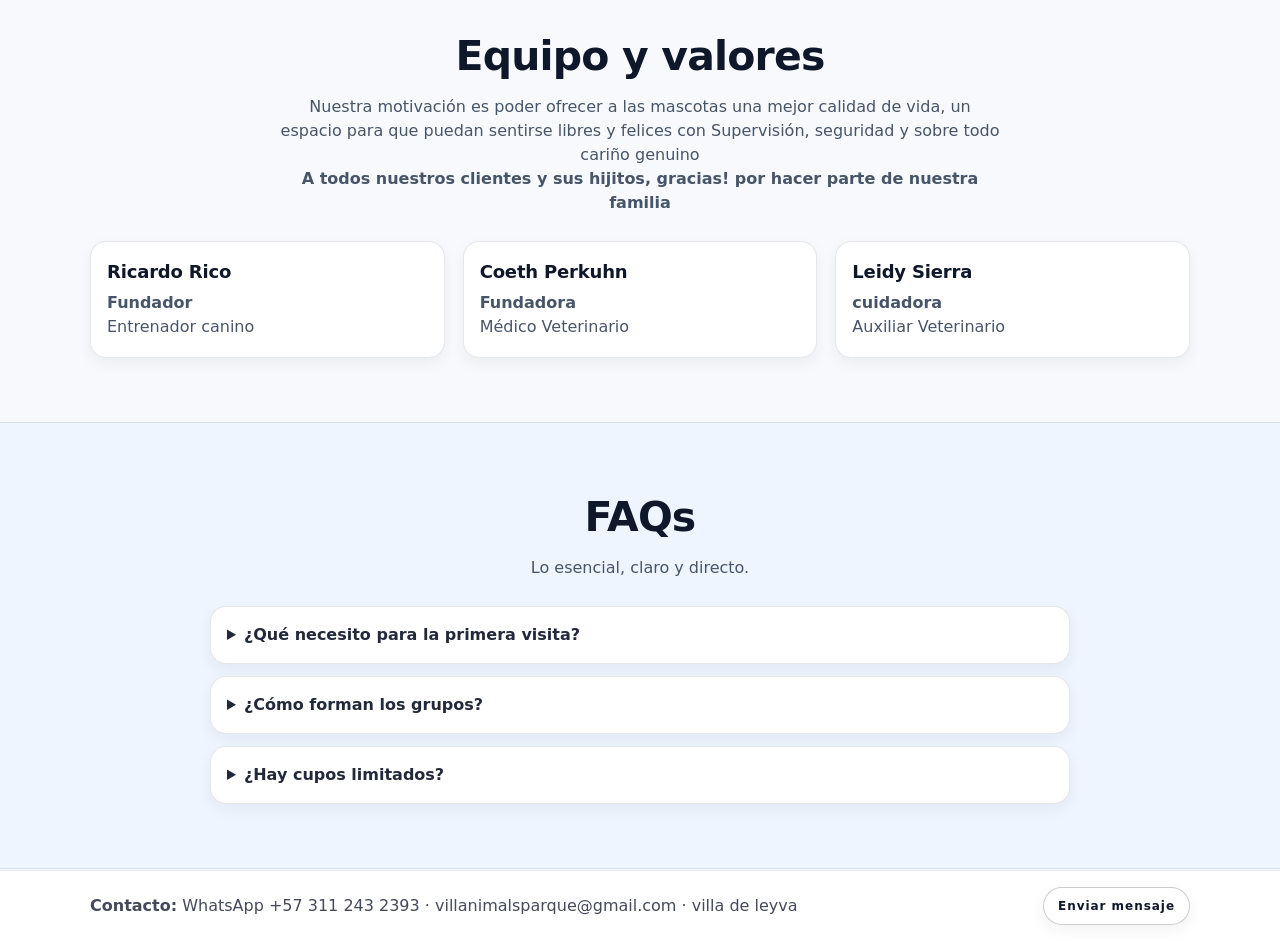
==== commit d492880b: "Update index.html" ====
--- a/index.html
+++ b/index.html
@@ -300,12 +300,12 @@
     <footer id="contacto" class="contact-line">
       <div class="container contact-inner">
         <p>
-          <strong>Contacto:</strong> WhatsApp +57 311 243 2393 · villanimalsparque@gmail.com · villa de leyva, vereda el Roble, el Gomar
+          <strong>Contacto:</strong> WhatsApp +57 311 243 2393 · villanimalsparque@gmail.com · villa de leyva
         </p>
         <a
           class="btn btn--outline btn--sm"
           href="https://wa.me/573112432393?text=Hola%20Villanimals%2C%20quiero%20reservar%20un%20servicio."
-        >Escribir</a>
+        >Enviar mensaje</a>
       </div>
     </footer>
   </body>
--- a/styles.css
+++ b/styles.css
@@ -329,7 +329,7 @@
   padding: 11px 18px;
   border-radius: 999px;
   font-weight: 800;
-  letter-spacing: 0.12em;
+  letter-spacing: 0.08em;
   font-size: 13px;
   text-decoration:none;
   border: 1px solid transparent;
@@ -922,3 +922,120 @@
   }
 }
 
+/* Botones de acciones (Ver servicios / Ver FAQs) */
+.actions{
+  margin-top: 18px;
+  display: flex;
+  gap: 12px;
+  justify-content: center;
+  flex-wrap: wrap;
+}
+
+@media (max-width: 600px){
+  .actions{
+    flex-direction: column;
+    align-items: center;
+  }
+  .actions .btn{
+    width: min(420px, 100%);
+  }
+}
+/* Desktop: transición más lenta/suave */
+@media (min-width: 901px){
+  .reveal{
+    transform: translateY(22px);
+    transition-duration: 850ms;
+  }
+}
+/* =========================
+   HERO MOBILE: no “achichonado”
+   ========================= */
+@media (max-width: 600px){
+
+  /* Altura correcta en móviles (Safari/iPhone) */
+  .hero{
+    min-height: 92vh;    /* fallback */
+    min-height: 92svh;   /* iOS moderno */
+    min-height: 92dvh;   /* Chrome/Android moderno */
+  }
+
+  /* Menos padding para que no empuje todo */
+  .hero-content{
+    padding: 64px 0 120px; /* arriba / abajo */
+    max-width: 520px;
+    margin-inline: auto;
+  }
+
+  .kicker{
+    font-size: 11px;
+    letter-spacing: 0.12em;
+    margin-bottom: 10px;
+  }
+
+  .hero h1{
+    font-size: clamp(34px, 9vw, 48px);
+    margin-bottom: 14px;
+  }
+
+  /* Botones más “compactos” (ahora están demasiado altos) */
+  .hero-ctas{
+    display: grid;
+    gap: 12px;
+    width: min(420px, 100%);
+    margin-inline: auto;
+  }
+
+  .hero-btn{
+    padding: 14px 16px;     /* antes muy grande */
+    font-size: 14px;
+    letter-spacing: 0.08em; /* menos separación */
+  }
+
+  /* Badges: 2 arriba + 1 abajo centrado */
+  .hero-badges{
+    display: grid;
+    grid-template-columns: 1fr 1fr;
+    gap: 10px;
+    width: min(520px, 100%);
+    margin-inline: auto;
+  }
+
+  .hero-badges .badge{
+    padding: 10px 12px;
+    font-size: 12px;
+    border-radius: 999px;
+    white-space: nowrap;
+  }
+
+  /* El 3er badge ocupa toda la fila (se ve más limpio) */
+  .hero-badges .badge:nth-child(3){
+    grid-column: 1 / -1;
+    justify-self: center;
+  }
+}
+/* Móvil: hero minimal (sin badges ni botones) */
+@media (max-width: 600px){
+  .hero-badges{ display: none !important; }  /* quita badges */
+  .hero-ctas{ display: none !important; }    /* quita botones */
+
+  /* Ajusta el espacio para que no quede “vacío” */
+  .hero-content{
+    padding: 78px 0 64px !important;
+    text-align: center;
+  }
+
+  .kicker{
+    margin-bottom: 10px;
+  }
+
+  .hero h1{
+    margin-bottom: 0;
+  }
+}
+/* Reveal más lento en celular */
+@media (max-width: 600px){
+  .reveal{
+    transition-duration: 950ms;  /* antes ~650ms */
+    transform: translateY(22px); /* un pelín más smooth */
+  }
+}
